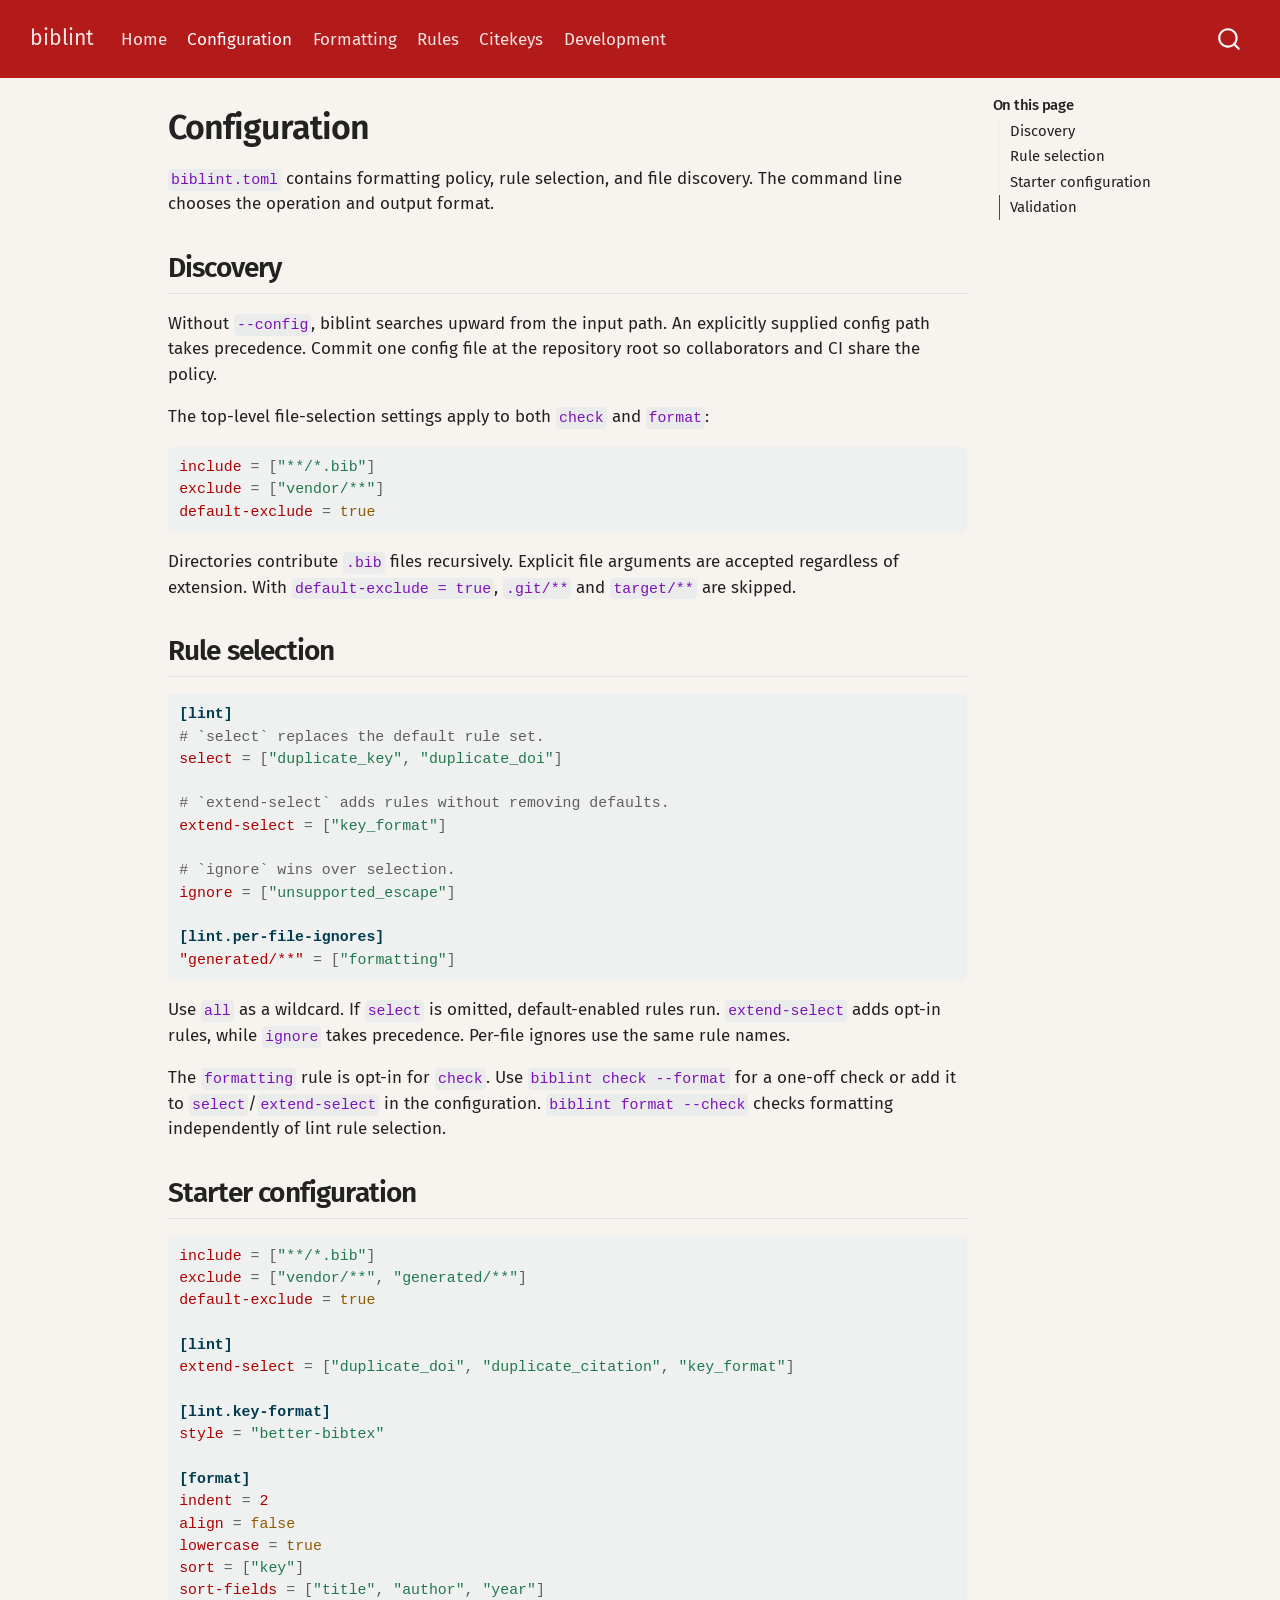
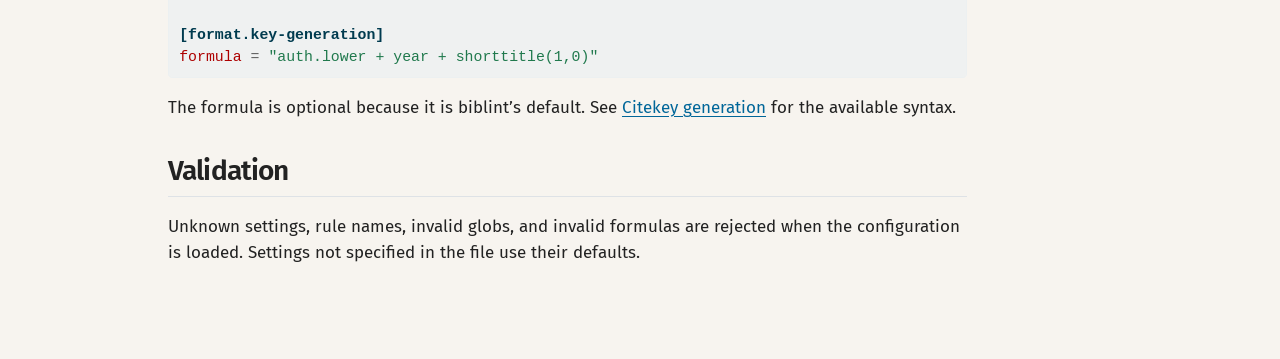
==== configuration.html @ 51fd47c5 "Built site for gh-pages" ====
<!DOCTYPE html>
<html xmlns="http://www.w3.org/1999/xhtml" lang="en" xml:lang="en"><head>

<meta charset="utf-8">
<meta name="generator" content="quarto-1.10.18">

<meta name="viewport" content="width=device-width, initial-scale=1.0, user-scalable=yes">


<title>Configuration – biblint</title>
<style>
/* Default styles provided by pandoc.
** See https://pandoc.org/MANUAL.html#variables-for-html for config info.
*/
span.smallcaps{font-variant: small-caps;}
div.columns{display: flex; gap: 1.5em;}
div.column{flex: auto;}
@media screen {
div.columns{gap: min(4vw, 1.5em);}
div.column{overflow-x: auto;}
}
div.hanging-indent{margin-left: 1.5em; text-indent: -1.5em;}
ul.task-list{list-style: none;}
ul.task-list li input[type="checkbox"] {
  width: 0.8em;
  margin: 0 0.8em 0.2em -1em; /* quarto-specific, see https://github.com/quarto-dev/quarto-cli/issues/4556 */ 
  vertical-align: middle;
}
/* CSS for syntax highlighting */
html { -webkit-text-size-adjust: 100%; }
pre > code.sourceCode { white-space: pre; position: relative; }
pre > code.sourceCode > span { display: inline-block; line-height: 1.25; }
pre > code.sourceCode > span:empty { height: 1.2em; }
.sourceCode { overflow: visible; }
code.sourceCode > span { color: inherit; text-decoration: inherit; }
div.sourceCode { margin: 1em 0; }
pre.sourceCode { margin: 0; }
@media screen {
div.sourceCode { overflow: auto; }
}
@media print {
pre > code.sourceCode { white-space: pre-wrap; }
pre > code.sourceCode > span { text-indent: -5em; padding-left: 5em; }
}
pre.numberSource code
  { counter-reset: source-line 0; }
pre.numberSource code > span
  { position: relative; left: -4em; counter-increment: source-line; }
pre.numberSource code > span > a:first-child::before
  { content: counter(source-line);
    position: relative; left: -1em; text-align: right; vertical-align: baseline;
    border: none; display: inline-block;
    -webkit-touch-callout: none; -webkit-user-select: none;
    -khtml-user-select: none; -moz-user-select: none;
    -ms-user-select: none; user-select: none;
    padding: 0 4px; width: 4em;
  }
pre.numberSource { margin-left: 3em;  padding-left: 4px; }
div.sourceCode
  {   }
@media screen {
pre > code.sourceCode > span > a:first-child::before { text-decoration: underline; }
}
</style>


<script src="site_libs/quarto-nav/quarto-nav.js"></script>
<script src="site_libs/quarto-nav/headroom.min.js"></script>
<script src="site_libs/clipboard/clipboard.min.js"></script>
<script src="site_libs/quarto-search/autocomplete.umd.js"></script>
<script src="site_libs/quarto-search/fuse.min.js"></script>
<script src="site_libs/quarto-search/quarto-search.js"></script>
<meta name="quarto:offset" content="./">
<script src="site_libs/quarto-html/quarto.js" type="module"></script>
<script src="site_libs/quarto-html/tabsets/tabsets.js" type="module"></script>
<script src="site_libs/quarto-html/popper.min.js"></script>
<script src="site_libs/quarto-html/tippy.umd.min.js"></script>
<script src="site_libs/quarto-html/anchor.min.js"></script>
<link href="site_libs/quarto-html/tippy.css" rel="stylesheet">
<link href="site_libs/quarto-html/quarto-syntax-highlighting-64a204ab8560d761af7679ceaba22944.css" rel="stylesheet" id="quarto-text-highlighting-styles">
<script src="site_libs/bootstrap/bootstrap.min.js"></script>
<link href="site_libs/bootstrap/bootstrap-icons.css" rel="stylesheet">
<link href="site_libs/bootstrap/bootstrap-a6614df736c00f0cf6d67390baabe49e.min.css" rel="stylesheet" append-hash="true" id="quarto-bootstrap" data-mode="light">
<script id="quarto-search-options" type="application/json">{
  "location": "navbar",
  "copy-button": false,
  "collapse-after": 3,
  "panel-placement": "end",
  "type": "overlay",
  "limit": 50,
  "keyboard-shortcut": [
    "f",
    "/",
    "s"
  ],
  "show-item-context": false,
  "language": {
    "search-no-results-text": "No results",
    "search-matching-documents-text": "matching documents",
    "search-copy-link-title": "Copy link to search",
    "search-hide-matches-text": "Hide additional matches",
    "search-more-match-text": "more match in this document",
    "search-more-matches-text": "more matches in this document",
    "search-clear-button-title": "Clear",
    "search-text-placeholder": "",
    "search-detached-cancel-button-title": "Cancel",
    "search-submit-button-title": "Submit",
    "search-label": "Search"
  }
}</script>


</head>

<body class="nav-fixed quarto-light">

<div id="quarto-search-results"></div>
  <header id="quarto-header" class="headroom fixed-top">
    <nav class="navbar navbar-expand-lg " data-bs-theme="dark">
      <div class="navbar-container container-fluid">
      <div class="navbar-brand-container mx-auto">
    <a class="navbar-brand" href="./index.html">
    <span class="navbar-title">biblint</span>
    </a>
  </div>
            <div id="quarto-search" class="" title="Search"></div>
          <button class="navbar-toggler" type="button" data-bs-toggle="collapse" data-bs-target="#navbarCollapse" aria-controls="navbarCollapse" role="menu" aria-expanded="false" aria-label="Toggle navigation" onclick="if (window.quartoToggleHeadroom) { window.quartoToggleHeadroom(); }">
  <span class="navbar-toggler-icon"></span>
</button>
          <div class="collapse navbar-collapse" id="navbarCollapse">
            <ul class="navbar-nav navbar-nav-scroll me-auto">
  <li class="nav-item">
    <a class="nav-link" href="./index.html"> 
<span class="menu-text">Home</span></a>
  </li>  
  <li class="nav-item">
    <a class="nav-link active" href="./configuration.html" aria-current="page"> 
<span class="menu-text">Configuration</span></a>
  </li>  
  <li class="nav-item">
    <a class="nav-link" href="./formatting.html"> 
<span class="menu-text">Formatting</span></a>
  </li>  
  <li class="nav-item">
    <a class="nav-link" href="./rules.html"> 
<span class="menu-text">Rules</span></a>
  </li>  
  <li class="nav-item">
    <a class="nav-link" href="./key-generation.html"> 
<span class="menu-text">Citekeys</span></a>
  </li>  
  <li class="nav-item">
    <a class="nav-link" href="./development.html"> 
<span class="menu-text">Development</span></a>
  </li>  
</ul>
          </div> <!-- /navcollapse -->
            <div class="quarto-navbar-tools">
</div>
      </div> <!-- /container-fluid -->
    </nav>
</header>
<!-- content -->
<div id="quarto-content" class="quarto-container page-columns page-rows-contents page-layout-article page-navbar">
<!-- sidebar -->
<!-- margin-sidebar -->
    <div id="quarto-margin-sidebar" class="sidebar margin-sidebar">
        <nav id="TOC" role="doc-toc" class="toc-active">
    <h2 id="toc-title">On this page</h2>
   
  <ul>
  <li><a href="#discovery" id="toc-discovery" class="nav-link active" data-scroll-target="#discovery">Discovery</a></li>
  <li><a href="#rule-selection" id="toc-rule-selection" class="nav-link" data-scroll-target="#rule-selection">Rule selection</a></li>
  <li><a href="#starter-configuration" id="toc-starter-configuration" class="nav-link" data-scroll-target="#starter-configuration">Starter configuration</a></li>
  <li><a href="#validation" id="toc-validation" class="nav-link" data-scroll-target="#validation">Validation</a></li>
  </ul>
</nav>
    </div>
<!-- main -->
<main class="content" id="quarto-document-content">

<header id="title-block-header" class="quarto-title-block default">
<div class="quarto-title">
<h1 class="title">Configuration</h1>
</div>



<div class="quarto-title-meta">

    
  
    
  </div>
  


</header>


<p><code>biblint.toml</code> contains formatting policy, rule selection, and file discovery. The command line chooses the operation and output format.</p>
<section id="discovery" class="level2">
<h2 class="anchored" data-anchor-id="discovery">Discovery</h2>
<p>Without <code>--config</code>, biblint searches upward from the input path. An explicitly supplied config path takes precedence. Commit one config file at the repository root so collaborators and CI share the policy.</p>
<p>The top-level file-selection settings apply to both <code>check</code> and <code>format</code>:</p>
<div class="code-copy-outer-scaffold"><div class="sourceCode" id="cb1"><pre class="sourceCode toml code-with-copy"><code class="sourceCode toml"><span id="cb1-1"><a href="#cb1-1" aria-hidden="true" tabindex="-1"></a><span class="dt">include</span> <span class="op">=</span> <span class="op">[</span><span class="st">"**/*.bib"</span><span class="op">]</span></span>
<span id="cb1-2"><a href="#cb1-2" aria-hidden="true" tabindex="-1"></a><span class="dt">exclude</span> <span class="op">=</span> <span class="op">[</span><span class="st">"vendor/**"</span><span class="op">]</span></span>
<span id="cb1-3"><a href="#cb1-3" aria-hidden="true" tabindex="-1"></a><span class="dt">default-exclude</span> <span class="op">=</span> <span class="cn">true</span></span></code></pre></div><button title="Copy to Clipboard" class="code-copy-button"><i class="bi"></i></button></div>
<p>Directories contribute <code>.bib</code> files recursively. Explicit file arguments are accepted regardless of extension. With <code>default-exclude = true</code>, <code>.git/**</code> and <code>target/**</code> are skipped.</p>
</section>
<section id="rule-selection" class="level2">
<h2 class="anchored" data-anchor-id="rule-selection">Rule selection</h2>
<div class="code-copy-outer-scaffold"><div class="sourceCode" id="cb2"><pre class="sourceCode toml code-with-copy"><code class="sourceCode toml"><span id="cb2-1"><a href="#cb2-1" aria-hidden="true" tabindex="-1"></a><span class="kw">[lint]</span></span>
<span id="cb2-2"><a href="#cb2-2" aria-hidden="true" tabindex="-1"></a><span class="co"># `select` replaces the default rule set.</span></span>
<span id="cb2-3"><a href="#cb2-3" aria-hidden="true" tabindex="-1"></a><span class="dt">select</span> <span class="op">=</span> <span class="op">[</span><span class="st">"duplicate_key"</span><span class="op">,</span> <span class="st">"duplicate_doi"</span><span class="op">]</span></span>
<span id="cb2-4"><a href="#cb2-4" aria-hidden="true" tabindex="-1"></a></span>
<span id="cb2-5"><a href="#cb2-5" aria-hidden="true" tabindex="-1"></a><span class="co"># `extend-select` adds rules without removing defaults.</span></span>
<span id="cb2-6"><a href="#cb2-6" aria-hidden="true" tabindex="-1"></a><span class="dt">extend-select</span> <span class="op">=</span> <span class="op">[</span><span class="st">"key_format"</span><span class="op">]</span></span>
<span id="cb2-7"><a href="#cb2-7" aria-hidden="true" tabindex="-1"></a></span>
<span id="cb2-8"><a href="#cb2-8" aria-hidden="true" tabindex="-1"></a><span class="co"># `ignore` wins over selection.</span></span>
<span id="cb2-9"><a href="#cb2-9" aria-hidden="true" tabindex="-1"></a><span class="dt">ignore</span> <span class="op">=</span> <span class="op">[</span><span class="st">"unsupported_escape"</span><span class="op">]</span></span>
<span id="cb2-10"><a href="#cb2-10" aria-hidden="true" tabindex="-1"></a></span>
<span id="cb2-11"><a href="#cb2-11" aria-hidden="true" tabindex="-1"></a><span class="kw">[lint.per-file-ignores]</span></span>
<span id="cb2-12"><a href="#cb2-12" aria-hidden="true" tabindex="-1"></a><span class="dt">"generated/**"</span> <span class="op">=</span> <span class="op">[</span><span class="st">"formatting"</span><span class="op">]</span></span></code></pre></div><button title="Copy to Clipboard" class="code-copy-button"><i class="bi"></i></button></div>
<p>Use <code>all</code> as a wildcard. If <code>select</code> is omitted, default-enabled rules run. <code>extend-select</code> adds opt-in rules, while <code>ignore</code> takes precedence. Per-file ignores use the same rule names.</p>
<p>The <code>formatting</code> rule is opt-in for <code>check</code>. Use <code>biblint check --format</code> for a one-off check or add it to <code>select</code>/<code>extend-select</code> in the configuration. <code>biblint format --check</code> checks formatting independently of lint rule selection.</p>
</section>
<section id="starter-configuration" class="level2">
<h2 class="anchored" data-anchor-id="starter-configuration">Starter configuration</h2>
<div class="code-copy-outer-scaffold"><div class="sourceCode" id="cb3"><pre class="sourceCode toml code-with-copy"><code class="sourceCode toml"><span id="cb3-1"><a href="#cb3-1" aria-hidden="true" tabindex="-1"></a><span class="dt">include</span> <span class="op">=</span> <span class="op">[</span><span class="st">"**/*.bib"</span><span class="op">]</span></span>
<span id="cb3-2"><a href="#cb3-2" aria-hidden="true" tabindex="-1"></a><span class="dt">exclude</span> <span class="op">=</span> <span class="op">[</span><span class="st">"vendor/**"</span><span class="op">,</span> <span class="st">"generated/**"</span><span class="op">]</span></span>
<span id="cb3-3"><a href="#cb3-3" aria-hidden="true" tabindex="-1"></a><span class="dt">default-exclude</span> <span class="op">=</span> <span class="cn">true</span></span>
<span id="cb3-4"><a href="#cb3-4" aria-hidden="true" tabindex="-1"></a></span>
<span id="cb3-5"><a href="#cb3-5" aria-hidden="true" tabindex="-1"></a><span class="kw">[lint]</span></span>
<span id="cb3-6"><a href="#cb3-6" aria-hidden="true" tabindex="-1"></a><span class="dt">extend-select</span> <span class="op">=</span> <span class="op">[</span><span class="st">"duplicate_doi"</span><span class="op">,</span> <span class="st">"duplicate_citation"</span><span class="op">,</span> <span class="st">"key_format"</span><span class="op">]</span></span>
<span id="cb3-7"><a href="#cb3-7" aria-hidden="true" tabindex="-1"></a></span>
<span id="cb3-8"><a href="#cb3-8" aria-hidden="true" tabindex="-1"></a><span class="kw">[lint.key-format]</span></span>
<span id="cb3-9"><a href="#cb3-9" aria-hidden="true" tabindex="-1"></a><span class="dt">style</span> <span class="op">=</span> <span class="st">"better-bibtex"</span></span>
<span id="cb3-10"><a href="#cb3-10" aria-hidden="true" tabindex="-1"></a></span>
<span id="cb3-11"><a href="#cb3-11" aria-hidden="true" tabindex="-1"></a><span class="kw">[format]</span></span>
<span id="cb3-12"><a href="#cb3-12" aria-hidden="true" tabindex="-1"></a><span class="dt">indent</span> <span class="op">=</span> <span class="dv">2</span></span>
<span id="cb3-13"><a href="#cb3-13" aria-hidden="true" tabindex="-1"></a><span class="dt">align</span> <span class="op">=</span> <span class="cn">false</span></span>
<span id="cb3-14"><a href="#cb3-14" aria-hidden="true" tabindex="-1"></a><span class="dt">lowercase</span> <span class="op">=</span> <span class="cn">true</span></span>
<span id="cb3-15"><a href="#cb3-15" aria-hidden="true" tabindex="-1"></a><span class="dt">sort</span> <span class="op">=</span> <span class="op">[</span><span class="st">"key"</span><span class="op">]</span></span>
<span id="cb3-16"><a href="#cb3-16" aria-hidden="true" tabindex="-1"></a><span class="dt">sort-fields</span> <span class="op">=</span> <span class="op">[</span><span class="st">"title"</span><span class="op">,</span> <span class="st">"author"</span><span class="op">,</span> <span class="st">"year"</span><span class="op">]</span></span>
<span id="cb3-17"><a href="#cb3-17" aria-hidden="true" tabindex="-1"></a></span>
<span id="cb3-18"><a href="#cb3-18" aria-hidden="true" tabindex="-1"></a><span class="kw">[format.key-generation]</span></span>
<span id="cb3-19"><a href="#cb3-19" aria-hidden="true" tabindex="-1"></a><span class="dt">formula</span> <span class="op">=</span> <span class="st">"auth.lower + year + shorttitle(1,0)"</span></span></code></pre></div><button title="Copy to Clipboard" class="code-copy-button"><i class="bi"></i></button></div>
<p>The formula is optional because it is biblint’s default. See <a href="./key-generation.html">Citekey generation</a> for the available syntax.</p>
</section>
<section id="validation" class="level2">
<h2 class="anchored" data-anchor-id="validation">Validation</h2>
<p>Unknown settings, rule names, invalid globs, and invalid formulas are rejected when the configuration is loaded. Settings not specified in the file use their defaults.</p>


</section>

</main> <!-- /main -->
<script id="quarto-html-after-body" type="application/javascript">
  window.document.addEventListener("DOMContentLoaded", function (event) {
    const icon = "";
    const anchorJS = new window.AnchorJS();
    anchorJS.options = {
      placement: 'right',
      icon: icon
    };
    anchorJS.add('.anchored');
    const isCodeAnnotation = (el) => {
      for (const clz of el.classList) {
        if (clz.startsWith('code-annotation-')) {                     
          return true;
        }
      }
      return false;
    }
    const onCopySuccess = function(e) {
      // button target
      const button = e.trigger;
      // don't keep focus
      button.blur();
      // flash "checked"
      button.classList.add('code-copy-button-checked');
      var currentTitle = button.getAttribute("title");
      button.setAttribute("title", "Copied!");
      let tooltip;
      if (window.bootstrap) {
        button.setAttribute("data-bs-toggle", "tooltip");
        button.setAttribute("data-bs-placement", "left");
        button.setAttribute("data-bs-title", "Copied!");
        tooltip = new bootstrap.Tooltip(button, 
          { trigger: "manual", 
            customClass: "code-copy-button-tooltip",
            offset: [0, -8]});
        tooltip.show();    
      }
      setTimeout(function() {
        if (tooltip) {
          tooltip.hide();
          button.removeAttribute("data-bs-title");
          button.removeAttribute("data-bs-toggle");
          button.removeAttribute("data-bs-placement");
        }
        button.setAttribute("title", currentTitle);
        button.classList.remove('code-copy-button-checked');
      }, 1000);
      // clear code selection
      e.clearSelection();
    }
    const getTextToCopy = function(trigger) {
      const outerScaffold = trigger.parentElement.cloneNode(true);
      const codeEl = outerScaffold.querySelector('code');
      for (const childEl of codeEl.children) {
        if (isCodeAnnotation(childEl)) {
          childEl.remove();
        }
      }
      return codeEl.innerText;
    }
    const clipboard = new window.ClipboardJS('.code-copy-button:not([data-in-quarto-modal])', {
      text: getTextToCopy
    });
    clipboard.on('success', onCopySuccess);
    if (window.document.getElementById('quarto-embedded-source-code-modal')) {
      const clipboardModal = new window.ClipboardJS('.code-copy-button[data-in-quarto-modal]', {
        text: getTextToCopy,
        container: window.document.getElementById('quarto-embedded-source-code-modal')
      });
      clipboardModal.on('success', onCopySuccess);
    }
      var localhostRegex = new RegExp(/^(?:http|https):\/\/localhost\:?[0-9]*\//);
      var mailtoRegex = new RegExp(/^mailto:/);
        var filterRegex = new RegExp('/' + window.location.host + '/');
      var isInternal = (href) => {
          return filterRegex.test(href) || localhostRegex.test(href) || mailtoRegex.test(href);
      }
      // Inspect non-navigation links and adorn them if external
     var links = window.document.querySelectorAll('a[href]:not(.nav-link):not(.navbar-brand):not(.toc-action):not(.sidebar-link):not(.sidebar-item-toggle):not(.pagination-link):not(.no-external):not([aria-hidden]):not(.dropdown-item):not(.quarto-navigation-tool):not(.about-link)');
      for (var i=0; i<links.length; i++) {
        const link = links[i];
        if (!isInternal(link.href)) {
          // undo the damage that might have been done by quarto-nav.js in the case of
          // links that we want to consider external
          if (link.dataset.originalHref !== undefined) {
            link.href = link.dataset.originalHref;
          }
        }
      }
    function tippyHover(el, contentFn, onTriggerFn, onUntriggerFn) {
      const config = {
        allowHTML: true,
        maxWidth: 500,
        delay: 100,
        arrow: false,
        appendTo: function(el) {
            return el.parentElement;
        },
        interactive: true,
        interactiveBorder: 10,
        theme: 'quarto',
        placement: 'bottom-start',
      };
      if (contentFn) {
        config.content = contentFn;
      }
      if (onTriggerFn) {
        config.onTrigger = onTriggerFn;
      }
      if (onUntriggerFn) {
        config.onUntrigger = onUntriggerFn;
      }
      window.tippy(el, config); 
    }
    const noterefs = window.document.querySelectorAll('a[role="doc-noteref"]');
    for (var i=0; i<noterefs.length; i++) {
      const ref = noterefs[i];
      tippyHover(ref, function() {
        // use id or data attribute instead here
        let href = ref.getAttribute('data-footnote-href') || ref.getAttribute('href');
        try { href = new URL(href).hash; } catch {}
        const id = href.replace(/^#\/?/, "");
        const note = window.document.getElementById(id);
        if (note) {
          return note.innerHTML;
        } else {
          return "";
        }
      });
    }
    const xrefs = window.document.querySelectorAll('a.quarto-xref');
    const processXRef = (id, note) => {
      // Strip column container classes
      const stripColumnClz = (el) => {
        el.classList.remove("page-full", "page-columns");
        if (el.children) {
          for (const child of el.children) {
            stripColumnClz(child);
          }
        }
      }
      stripColumnClz(note)
      if (id === null || id.startsWith('sec-')) {
        // Special case sections, only their first couple elements
        const container = document.createElement("div");
        if (note.children && note.children.length > 2) {
          container.appendChild(note.children[0].cloneNode(true));
          for (let i = 1; i < note.children.length; i++) {
            const child = note.children[i];
            if (child.tagName === "P" && child.innerText === "") {
              continue;
            } else {
              container.appendChild(child.cloneNode(true));
              break;
            }
          }
          if (window.Quarto?.typesetMath) {
            window.Quarto.typesetMath(container);
          }
          return container.innerHTML
        } else {
          if (window.Quarto?.typesetMath) {
            window.Quarto.typesetMath(note);
          }
          return note.innerHTML;
        }
      } else {
        // Remove any anchor links if they are present
        const anchorLink = note.querySelector('a.anchorjs-link');
        if (anchorLink) {
          anchorLink.remove();
        }
        if (window.Quarto?.typesetMath) {
          window.Quarto.typesetMath(note);
        }
        if (note.classList.contains("callout")) {
          return note.outerHTML;
        } else {
          return note.innerHTML;
        }
      }
    }
    for (var i=0; i<xrefs.length; i++) {
      const xref = xrefs[i];
      tippyHover(xref, undefined, function(instance) {
        instance.disable();
        let url = xref.getAttribute('href');
        let hash = undefined; 
        if (url.startsWith('#')) {
          hash = url;
        } else {
          try { hash = new URL(url).hash; } catch {}
        }
        if (hash) {
          const id = hash.replace(/^#\/?/, "");
          const note = window.document.getElementById(id);
          if (note !== null) {
            try {
              const html = processXRef(id, note.cloneNode(true));
              instance.setContent(html);
            } finally {
              instance.enable();
              instance.show();
            }
          } else {
            // See if we can fetch this
            fetch(url.split('#')[0])
            .then(res => res.text())
            .then(html => {
              const parser = new DOMParser();
              const htmlDoc = parser.parseFromString(html, "text/html");
              const note = htmlDoc.getElementById(id);
              if (note !== null) {
                const html = processXRef(id, note);
                instance.setContent(html);
              } 
            }).finally(() => {
              instance.enable();
              instance.show();
            });
          }
        } else {
          // See if we can fetch a full url (with no hash to target)
          // This is a special case and we should probably do some content thinning / targeting
          fetch(url)
          .then(res => res.text())
          .then(html => {
            const parser = new DOMParser();
            const htmlDoc = parser.parseFromString(html, "text/html");
            const note = htmlDoc.querySelector('main.content');
            if (note !== null) {
              // This should only happen for chapter cross references
              // (since there is no id in the URL)
              // remove the first header
              if (note.children.length > 0 && note.children[0].tagName === "HEADER") {
                note.children[0].remove();
              }
              const html = processXRef(null, note);
              instance.setContent(html);
            } 
          }).finally(() => {
            instance.enable();
            instance.show();
          });
        }
      }, function(instance) {
      });
    }
        let selectedAnnoteEl;
        const selectorForAnnotation = ( cell, annotation) => {
          let cellAttr = 'data-code-cell="' + cell + '"';
          let lineAttr = 'data-code-annotation="' +  annotation + '"';
          const selector = 'span[' + cellAttr + '][' + lineAttr + ']';
          return selector;
        }
        const selectCodeLines = (annoteEl) => {
          const doc = window.document;
          const targetCell = annoteEl.getAttribute("data-target-cell");
          const targetAnnotation = annoteEl.getAttribute("data-target-annotation");
          const annoteSpan = window.document.querySelector(selectorForAnnotation(targetCell, targetAnnotation));
          const lines = annoteSpan.getAttribute("data-code-lines").split(",");
          const lineIds = lines.map((line) => {
            return targetCell + "-" + line;
          })
          let top = null;
          let height = null;
          let parent = null;
          if (lineIds.length > 0) {
              //compute the position of the single el (top and bottom and make a div)
              const el = window.document.getElementById(lineIds[0]);
              top = el.offsetTop;
              height = el.offsetHeight;
              parent = el.parentElement.parentElement;
            if (lineIds.length > 1) {
              const lastEl = window.document.getElementById(lineIds[lineIds.length - 1]);
              const bottom = lastEl.offsetTop + lastEl.offsetHeight;
              height = bottom - top;
            }
            if (top !== null && height !== null && parent !== null) {
              // cook up a div (if necessary) and position it 
              let div = window.document.getElementById("code-annotation-line-highlight");
              if (div === null) {
                div = window.document.createElement("div");
                div.setAttribute("id", "code-annotation-line-highlight");
                div.style.position = 'absolute';
                parent.appendChild(div);
              }
              div.style.top = top - 2 + "px";
              div.style.height = height + 4 + "px";
              div.style.left = 0;
              let gutterDiv = window.document.getElementById("code-annotation-line-highlight-gutter");
              if (gutterDiv === null) {
                gutterDiv = window.document.createElement("div");
                gutterDiv.setAttribute("id", "code-annotation-line-highlight-gutter");
                gutterDiv.style.position = 'absolute';
                const codeCell = window.document.getElementById(targetCell);
                const gutter = codeCell.querySelector('.code-annotation-gutter');
                gutter.appendChild(gutterDiv);
              }
              gutterDiv.style.top = top - 2 + "px";
              gutterDiv.style.height = height + 4 + "px";
            }
            selectedAnnoteEl = annoteEl;
          }
        };
        const unselectCodeLines = () => {
          const elementsIds = ["code-annotation-line-highlight", "code-annotation-line-highlight-gutter"];
          elementsIds.forEach((elId) => {
            const div = window.document.getElementById(elId);
            if (div) {
              div.remove();
            }
          });
          selectedAnnoteEl = undefined;
        };
          // Handle positioning of the toggle
      window.addEventListener(
        "resize",
        throttle(() => {
          elRect = undefined;
          if (selectedAnnoteEl) {
            selectCodeLines(selectedAnnoteEl);
          }
        }, 10)
      );
      function throttle(fn, ms) {
      let throttle = false;
      let timer;
        return (...args) => {
          if(!throttle) { // first call gets through
              fn.apply(this, args);
              throttle = true;
          } else { // all the others get throttled
              if(timer) clearTimeout(timer); // cancel #2
              timer = setTimeout(() => {
                fn.apply(this, args);
                timer = throttle = false;
              }, ms);
          }
        };
      }
        // Attach click handler to the DT
        const annoteDls = window.document.querySelectorAll('dt[data-target-cell]');
        for (const annoteDlNode of annoteDls) {
          annoteDlNode.addEventListener('click', (event) => {
            const clickedEl = event.target;
            if (clickedEl !== selectedAnnoteEl) {
              unselectCodeLines();
              const activeEl = window.document.querySelector('dt[data-target-cell].code-annotation-active');
              if (activeEl) {
                activeEl.classList.remove('code-annotation-active');
              }
              selectCodeLines(clickedEl);
              clickedEl.classList.add('code-annotation-active');
            } else {
              // Unselect the line
              unselectCodeLines();
              clickedEl.classList.remove('code-annotation-active');
            }
          });
        }
    const findCites = (el) => {
      const parentEl = el.parentElement;
      if (parentEl) {
        const cites = parentEl.dataset.cites;
        if (cites) {
          return {
            el,
            cites: cites.split(' ')
          };
        } else {
          return findCites(el.parentElement)
        }
      } else {
        return undefined;
      }
    };
    var bibliorefs = window.document.querySelectorAll('a[role="doc-biblioref"]');
    for (var i=0; i<bibliorefs.length; i++) {
      const ref = bibliorefs[i];
      const citeInfo = findCites(ref);
      if (citeInfo) {
        tippyHover(citeInfo.el, function() {
          var popup = window.document.createElement('div');
          citeInfo.cites.forEach(function(cite) {
            var citeDiv = window.document.createElement('div');
            citeDiv.classList.add('hanging-indent');
            citeDiv.classList.add('csl-entry');
            var biblioDiv = window.document.getElementById('ref-' + cite);
            if (biblioDiv) {
              citeDiv.innerHTML = biblioDiv.innerHTML;
            }
            popup.appendChild(citeDiv);
          });
          return popup.innerHTML;
        });
      }
    }
  });
  </script>
</div> <!-- /content -->




</body></html>
---- site_libs/quarto-html/tippy.css ----
.tippy-box[data-animation=fade][data-state=hidden]{opacity:0}[data-tippy-root]{max-width:calc(100vw - 10px)}.tippy-box{position:relative;background-color:#333;color:#fff;border-radius:4px;font-size:14px;line-height:1.4;white-space:normal;outline:0;transition-property:transform,visibility,opacity}.tippy-box[data-placement^=top]>.tippy-arrow{bottom:0}.tippy-box[data-placement^=top]>.tippy-arrow:before{bottom:-7px;left:0;border-width:8px 8px 0;border-top-color:initial;transform-origin:center top}.tippy-box[data-placement^=bottom]>.tippy-arrow{top:0}.tippy-box[data-placement^=bottom]>.tippy-arrow:before{top:-7px;left:0;border-width:0 8px 8px;border-bottom-color:initial;transform-origin:center bottom}.tippy-box[data-placement^=left]>.tippy-arrow{right:0}.tippy-box[data-placement^=left]>.tippy-arrow:before{border-width:8px 0 8px 8px;border-left-color:initial;right:-7px;transform-origin:center left}.tippy-box[data-placement^=right]>.tippy-arrow{left:0}.tippy-box[data-placement^=right]>.tippy-arrow:before{left:-7px;border-width:8px 8px 8px 0;border-right-color:initial;transform-origin:center right}.tippy-box[data-inertia][data-state=visible]{transition-timing-function:cubic-bezier(.54,1.5,.38,1.11)}.tippy-arrow{width:16px;height:16px;color:#333}.tippy-arrow:before{content:"";position:absolute;border-color:transparent;border-style:solid}.tippy-content{position:relative;padding:5px 9px;z-index:1}
---- site_libs/quarto-html/quarto-syntax-highlighting-64a204ab8560d761af7679ceaba22944.css ----
/* quarto syntax highlight colors */
:root {
  --quarto-hl-ot-color: #003B4F;
  --quarto-hl-at-color: #657422;
  --quarto-hl-ss-color: #20794D;
  --quarto-hl-an-color: #5E5E5E;
  --quarto-hl-fu-color: #4758AB;
  --quarto-hl-st-color: #20794D;
  --quarto-hl-cf-color: #003B4F;
  --quarto-hl-op-color: #5E5E5E;
  --quarto-hl-er-color: #AD0000;
  --quarto-hl-bn-color: #AD0000;
  --quarto-hl-al-color: #AD0000;
  --quarto-hl-va-color: #111111;
  --quarto-hl-bu-color: inherit;
  --quarto-hl-ex-color: inherit;
  --quarto-hl-pp-color: #AD0000;
  --quarto-hl-in-color: #5E5E5E;
  --quarto-hl-vs-color: #20794D;
  --quarto-hl-wa-color: #5E5E5E;
  --quarto-hl-do-color: #5E5E5E;
  --quarto-hl-im-color: #00769E;
  --quarto-hl-ch-color: #20794D;
  --quarto-hl-dt-color: #AD0000;
  --quarto-hl-fl-color: #AD0000;
  --quarto-hl-co-color: #5E5E5E;
  --quarto-hl-cv-color: #5E5E5E;
  --quarto-hl-cn-color: #8f5902;
  --quarto-hl-sc-color: #5E5E5E;
  --quarto-hl-dv-color: #AD0000;
  --quarto-hl-kw-color: #003B4F;
}

/* other quarto variables */
:root {
  --quarto-font-monospace: SFMono-Regular, Menlo, Monaco, Consolas, "Liberation Mono", "Courier New", monospace;
}

/* syntax highlight based on Pandoc's rules */
pre > code.sourceCode > span {
  color: #003B4F;
}

code.sourceCode > span {
  color: #003B4F;
}

div.sourceCode,
div.sourceCode pre.sourceCode {
  color: #003B4F;
}

/* Normal */
code span {
  color: #003B4F;
}

/* Alert */
code span.al {
  color: #AD0000;
  font-style: inherit;
}

/* Annotation */
code span.an {
  color: #5E5E5E;
  font-style: inherit;
}

/* Attribute */
code span.at {
  color: #657422;
  font-style: inherit;
}

/* BaseN */
code span.bn {
  color: #AD0000;
  font-style: inherit;
}

/* BuiltIn */
code span.bu {
  font-style: inherit;
}

/* ControlFlow */
code span.cf {
  color: #003B4F;
  font-weight: bold;
  font-style: inherit;
}

/* Char */
code span.ch {
  color: #20794D;
  font-style: inherit;
}

/* Constant */
code span.cn {
  color: #8f5902;
  font-style: inherit;
}

/* Comment */
code span.co {
  color: #5E5E5E;
  font-style: inherit;
}

/* CommentVar */
code span.cv {
  color: #5E5E5E;
  font-style: italic;
}

/* Documentation */
code span.do {
  color: #5E5E5E;
  font-style: italic;
}

/* DataType */
code span.dt {
  color: #AD0000;
  font-style: inherit;
}

/* DecVal */
code span.dv {
  color: #AD0000;
  font-style: inherit;
}

/* Error */
code span.er {
  color: #AD0000;
  font-style: inherit;
}

/* Extension */
code span.ex {
  font-style: inherit;
}

/* Float */
code span.fl {
  color: #AD0000;
  font-style: inherit;
}

/* Function */
code span.fu {
  color: #4758AB;
  font-style: inherit;
}

/* Import */
code span.im {
  color: #00769E;
  font-style: inherit;
}

/* Information */
code span.in {
  color: #5E5E5E;
  font-style: inherit;
}

/* Keyword */
code span.kw {
  color: #003B4F;
  font-weight: bold;
  font-style: inherit;
}

/* Operator */
code span.op {
  color: #5E5E5E;
  font-style: inherit;
}

/* Other */
code span.ot {
  color: #003B4F;
  font-style: inherit;
}

/* Preprocessor */
code span.pp {
  color: #AD0000;
  font-style: inherit;
}

/* SpecialChar */
code span.sc {
  color: #5E5E5E;
  font-style: inherit;
}

/* SpecialString */
code span.ss {
  color: #20794D;
  font-style: inherit;
}

/* String */
code span.st {
  color: #20794D;
  font-style: inherit;
}

/* Variable */
code span.va {
  color: #111111;
  font-style: inherit;
}

/* VerbatimString */
code span.vs {
  color: #20794D;
  font-style: inherit;
}

/* Warning */
code span.wa {
  color: #5E5E5E;
  font-style: italic;
}

.prevent-inlining {
  content: "</";
}

/*# sourceMappingURL=9d8d5bb603a83b8298b89080a598c93b.css.map */
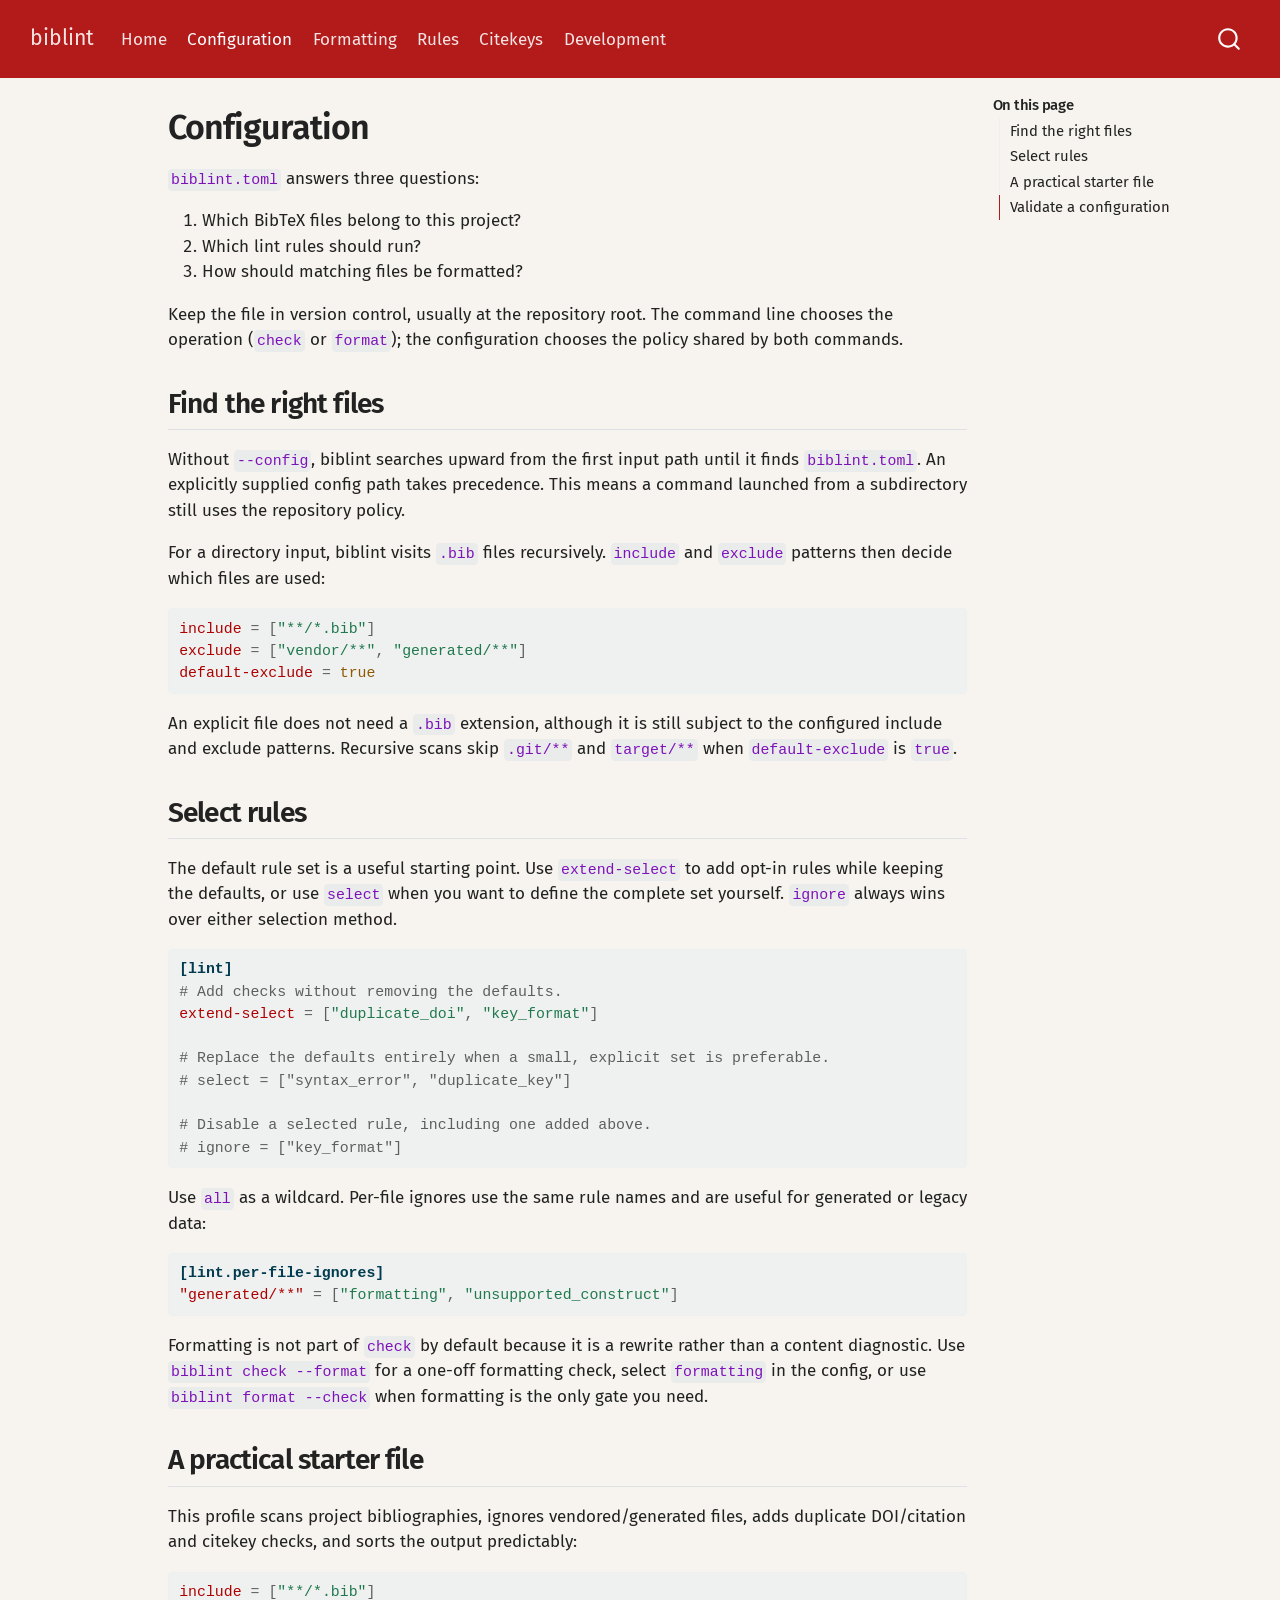
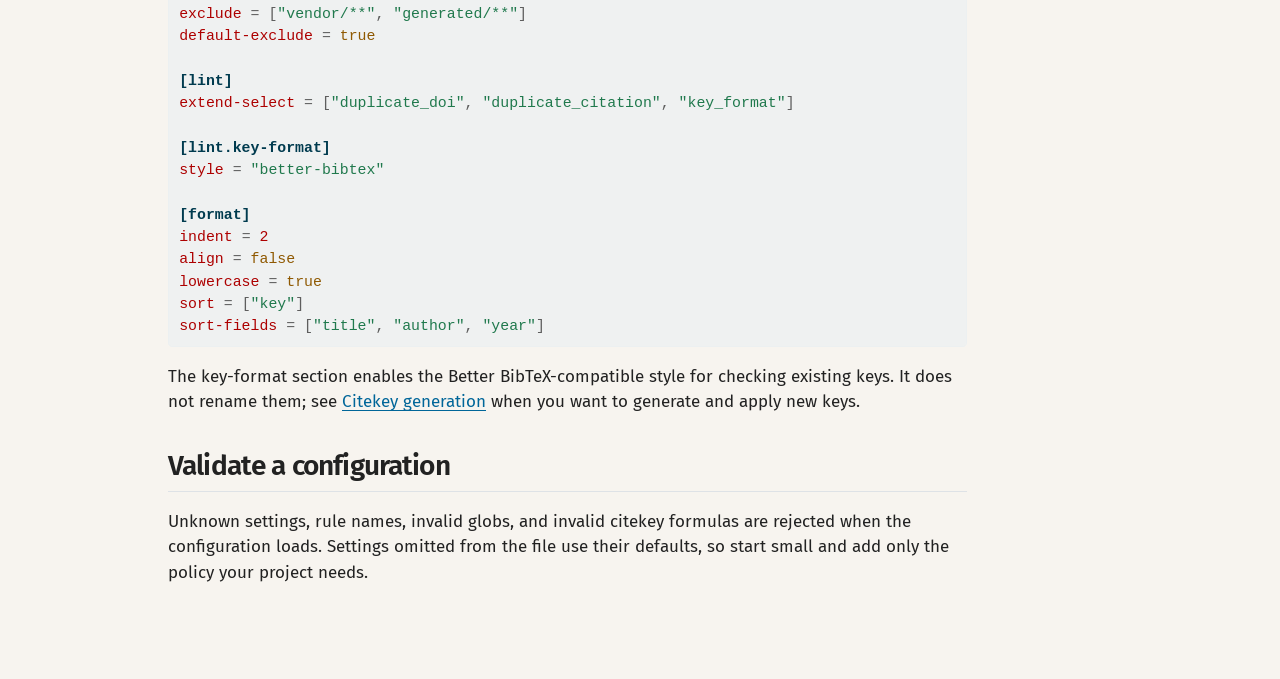
==== commit 1f7733df: "Built site for gh-pages" ====
--- a/configuration.html
+++ b/configuration.html
@@ -80,7 +80,7 @@
 <link href="site_libs/quarto-html/quarto-syntax-highlighting-64a204ab8560d761af7679ceaba22944.css" rel="stylesheet" id="quarto-text-highlighting-styles">
 <script src="site_libs/bootstrap/bootstrap.min.js"></script>
 <link href="site_libs/bootstrap/bootstrap-icons.css" rel="stylesheet">
-<link href="site_libs/bootstrap/bootstrap-a6614df736c00f0cf6d67390baabe49e.min.css" rel="stylesheet" append-hash="true" id="quarto-bootstrap" data-mode="light">
+<link href="site_libs/bootstrap/bootstrap-cb66fc8ae7c4341af3ca04526f303d37.min.css" rel="stylesheet" append-hash="true" id="quarto-bootstrap" data-mode="light">
 <script id="quarto-search-options" type="application/json">{
   "location": "navbar",
   "copy-button": false,
@@ -169,10 +169,10 @@
     <h2 id="toc-title">On this page</h2>
    
   <ul>
-  <li><a href="#discovery" id="toc-discovery" class="nav-link active" data-scroll-target="#discovery">Discovery</a></li>
-  <li><a href="#rule-selection" id="toc-rule-selection" class="nav-link" data-scroll-target="#rule-selection">Rule selection</a></li>
-  <li><a href="#starter-configuration" id="toc-starter-configuration" class="nav-link" data-scroll-target="#starter-configuration">Starter configuration</a></li>
-  <li><a href="#validation" id="toc-validation" class="nav-link" data-scroll-target="#validation">Validation</a></li>
+  <li><a href="#find-the-right-files" id="toc-find-the-right-files" class="nav-link active" data-scroll-target="#find-the-right-files">Find the right files</a></li>
+  <li><a href="#select-rules" id="toc-select-rules" class="nav-link" data-scroll-target="#select-rules">Select rules</a></li>
+  <li><a href="#a-practical-starter-file" id="toc-a-practical-starter-file" class="nav-link" data-scroll-target="#a-practical-starter-file">A practical starter file</a></li>
+  <li><a href="#validate-a-configuration" id="toc-validate-a-configuration" class="nav-link" data-scroll-target="#validate-a-configuration">Validate a configuration</a></li>
   </ul>
 </nav>
     </div>
@@ -198,59 +198,63 @@
 </header>
 
 
-<p><code>biblint.toml</code> contains formatting policy, rule selection, and file discovery. The command line chooses the operation and output format.</p>
-<section id="discovery" class="level2">
-<h2 class="anchored" data-anchor-id="discovery">Discovery</h2>
-<p>Without <code>--config</code>, biblint searches upward from the input path. An explicitly supplied config path takes precedence. Commit one config file at the repository root so collaborators and CI share the policy.</p>
-<p>The top-level file-selection settings apply to both <code>check</code> and <code>format</code>:</p>
+<p><code>biblint.toml</code> answers three questions:</p>
+<ol type="1">
+<li>Which BibTeX files belong to this project?</li>
+<li>Which lint rules should run?</li>
+<li>How should matching files be formatted?</li>
+</ol>
+<p>Keep the file in version control, usually at the repository root. The command line chooses the operation (<code>check</code> or <code>format</code>); the configuration chooses the policy shared by both commands.</p>
+<section id="find-the-right-files" class="level2">
+<h2 class="anchored" data-anchor-id="find-the-right-files">Find the right files</h2>
+<p>Without <code>--config</code>, biblint searches upward from the first input path until it finds <code>biblint.toml</code>. An explicitly supplied config path takes precedence. This means a command launched from a subdirectory still uses the repository policy.</p>
+<p>For a directory input, biblint visits <code>.bib</code> files recursively. <code>include</code> and <code>exclude</code> patterns then decide which files are used:</p>
 <div class="code-copy-outer-scaffold"><div class="sourceCode" id="cb1"><pre class="sourceCode toml code-with-copy"><code class="sourceCode toml"><span id="cb1-1"><a href="#cb1-1" aria-hidden="true" tabindex="-1"></a><span class="dt">include</span> <span class="op">=</span> <span class="op">[</span><span class="st">"**/*.bib"</span><span class="op">]</span></span>
-<span id="cb1-2"><a href="#cb1-2" aria-hidden="true" tabindex="-1"></a><span class="dt">exclude</span> <span class="op">=</span> <span class="op">[</span><span class="st">"vendor/**"</span><span class="op">]</span></span>
+<span id="cb1-2"><a href="#cb1-2" aria-hidden="true" tabindex="-1"></a><span class="dt">exclude</span> <span class="op">=</span> <span class="op">[</span><span class="st">"vendor/**"</span><span class="op">,</span> <span class="st">"generated/**"</span><span class="op">]</span></span>
 <span id="cb1-3"><a href="#cb1-3" aria-hidden="true" tabindex="-1"></a><span class="dt">default-exclude</span> <span class="op">=</span> <span class="cn">true</span></span></code></pre></div><button title="Copy to Clipboard" class="code-copy-button"><i class="bi"></i></button></div>
-<p>Directories contribute <code>.bib</code> files recursively. Explicit file arguments are accepted regardless of extension. With <code>default-exclude = true</code>, <code>.git/**</code> and <code>target/**</code> are skipped.</p>
+<p>An explicit file does not need a <code>.bib</code> extension, although it is still subject to the configured include and exclude patterns. Recursive scans skip <code>.git/**</code> and <code>target/**</code> when <code>default-exclude</code> is <code>true</code>.</p>
 </section>
-<section id="rule-selection" class="level2">
-<h2 class="anchored" data-anchor-id="rule-selection">Rule selection</h2>
+<section id="select-rules" class="level2">
+<h2 class="anchored" data-anchor-id="select-rules">Select rules</h2>
+<p>The default rule set is a useful starting point. Use <code>extend-select</code> to add opt-in rules while keeping the defaults, or use <code>select</code> when you want to define the complete set yourself. <code>ignore</code> always wins over either selection method.</p>
 <div class="code-copy-outer-scaffold"><div class="sourceCode" id="cb2"><pre class="sourceCode toml code-with-copy"><code class="sourceCode toml"><span id="cb2-1"><a href="#cb2-1" aria-hidden="true" tabindex="-1"></a><span class="kw">[lint]</span></span>
-<span id="cb2-2"><a href="#cb2-2" aria-hidden="true" tabindex="-1"></a><span class="co"># `select` replaces the default rule set.</span></span>
-<span id="cb2-3"><a href="#cb2-3" aria-hidden="true" tabindex="-1"></a><span class="dt">select</span> <span class="op">=</span> <span class="op">[</span><span class="st">"duplicate_key"</span><span class="op">,</span> <span class="st">"duplicate_doi"</span><span class="op">]</span></span>
+<span id="cb2-2"><a href="#cb2-2" aria-hidden="true" tabindex="-1"></a><span class="co"># Add checks without removing the defaults.</span></span>
+<span id="cb2-3"><a href="#cb2-3" aria-hidden="true" tabindex="-1"></a><span class="dt">extend-select</span> <span class="op">=</span> <span class="op">[</span><span class="st">"duplicate_doi"</span><span class="op">,</span> <span class="st">"key_format"</span><span class="op">]</span></span>
 <span id="cb2-4"><a href="#cb2-4" aria-hidden="true" tabindex="-1"></a></span>
-<span id="cb2-5"><a href="#cb2-5" aria-hidden="true" tabindex="-1"></a><span class="co"># `extend-select` adds rules without removing defaults.</span></span>
-<span id="cb2-6"><a href="#cb2-6" aria-hidden="true" tabindex="-1"></a><span class="dt">extend-select</span> <span class="op">=</span> <span class="op">[</span><span class="st">"key_format"</span><span class="op">]</span></span>
+<span id="cb2-5"><a href="#cb2-5" aria-hidden="true" tabindex="-1"></a><span class="co"># Replace the defaults entirely when a small, explicit set is preferable.</span></span>
+<span id="cb2-6"><a href="#cb2-6" aria-hidden="true" tabindex="-1"></a><span class="co"># select = ["syntax_error", "duplicate_key"]</span></span>
 <span id="cb2-7"><a href="#cb2-7" aria-hidden="true" tabindex="-1"></a></span>
-<span id="cb2-8"><a href="#cb2-8" aria-hidden="true" tabindex="-1"></a><span class="co"># `ignore` wins over selection.</span></span>
-<span id="cb2-9"><a href="#cb2-9" aria-hidden="true" tabindex="-1"></a><span class="dt">ignore</span> <span class="op">=</span> <span class="op">[</span><span class="st">"unsupported_escape"</span><span class="op">]</span></span>
-<span id="cb2-10"><a href="#cb2-10" aria-hidden="true" tabindex="-1"></a></span>
-<span id="cb2-11"><a href="#cb2-11" aria-hidden="true" tabindex="-1"></a><span class="kw">[lint.per-file-ignores]</span></span>
-<span id="cb2-12"><a href="#cb2-12" aria-hidden="true" tabindex="-1"></a><span class="dt">"generated/**"</span> <span class="op">=</span> <span class="op">[</span><span class="st">"formatting"</span><span class="op">]</span></span></code></pre></div><button title="Copy to Clipboard" class="code-copy-button"><i class="bi"></i></button></div>
-<p>Use <code>all</code> as a wildcard. If <code>select</code> is omitted, default-enabled rules run. <code>extend-select</code> adds opt-in rules, while <code>ignore</code> takes precedence. Per-file ignores use the same rule names.</p>
-<p>The <code>formatting</code> rule is opt-in for <code>check</code>. Use <code>biblint check --format</code> for a one-off check or add it to <code>select</code>/<code>extend-select</code> in the configuration. <code>biblint format --check</code> checks formatting independently of lint rule selection.</p>
+<span id="cb2-8"><a href="#cb2-8" aria-hidden="true" tabindex="-1"></a><span class="co"># Disable a selected rule, including one added above.</span></span>
+<span id="cb2-9"><a href="#cb2-9" aria-hidden="true" tabindex="-1"></a><span class="co"># ignore = ["key_format"]</span></span></code></pre></div><button title="Copy to Clipboard" class="code-copy-button"><i class="bi"></i></button></div>
+<p>Use <code>all</code> as a wildcard. Per-file ignores use the same rule names and are useful for generated or legacy data:</p>
+<div class="code-copy-outer-scaffold"><div class="sourceCode" id="cb3"><pre class="sourceCode toml code-with-copy"><code class="sourceCode toml"><span id="cb3-1"><a href="#cb3-1" aria-hidden="true" tabindex="-1"></a><span class="kw">[lint.per-file-ignores]</span></span>
+<span id="cb3-2"><a href="#cb3-2" aria-hidden="true" tabindex="-1"></a><span class="dt">"generated/**"</span> <span class="op">=</span> <span class="op">[</span><span class="st">"formatting"</span><span class="op">,</span> <span class="st">"unsupported_construct"</span><span class="op">]</span></span></code></pre></div><button title="Copy to Clipboard" class="code-copy-button"><i class="bi"></i></button></div>
+<p>Formatting is not part of <code>check</code> by default because it is a rewrite rather than a content diagnostic. Use <code>biblint check --format</code> for a one-off formatting check, select <code>formatting</code> in the config, or use <code>biblint format --check</code> when formatting is the only gate you need.</p>
 </section>
-<section id="starter-configuration" class="level2">
-<h2 class="anchored" data-anchor-id="starter-configuration">Starter configuration</h2>
-<div class="code-copy-outer-scaffold"><div class="sourceCode" id="cb3"><pre class="sourceCode toml code-with-copy"><code class="sourceCode toml"><span id="cb3-1"><a href="#cb3-1" aria-hidden="true" tabindex="-1"></a><span class="dt">include</span> <span class="op">=</span> <span class="op">[</span><span class="st">"**/*.bib"</span><span class="op">]</span></span>
-<span id="cb3-2"><a href="#cb3-2" aria-hidden="true" tabindex="-1"></a><span class="dt">exclude</span> <span class="op">=</span> <span class="op">[</span><span class="st">"vendor/**"</span><span class="op">,</span> <span class="st">"generated/**"</span><span class="op">]</span></span>
-<span id="cb3-3"><a href="#cb3-3" aria-hidden="true" tabindex="-1"></a><span class="dt">default-exclude</span> <span class="op">=</span> <span class="cn">true</span></span>
-<span id="cb3-4"><a href="#cb3-4" aria-hidden="true" tabindex="-1"></a></span>
-<span id="cb3-5"><a href="#cb3-5" aria-hidden="true" tabindex="-1"></a><span class="kw">[lint]</span></span>
-<span id="cb3-6"><a href="#cb3-6" aria-hidden="true" tabindex="-1"></a><span class="dt">extend-select</span> <span class="op">=</span> <span class="op">[</span><span class="st">"duplicate_doi"</span><span class="op">,</span> <span class="st">"duplicate_citation"</span><span class="op">,</span> <span class="st">"key_format"</span><span class="op">]</span></span>
-<span id="cb3-7"><a href="#cb3-7" aria-hidden="true" tabindex="-1"></a></span>
-<span id="cb3-8"><a href="#cb3-8" aria-hidden="true" tabindex="-1"></a><span class="kw">[lint.key-format]</span></span>
-<span id="cb3-9"><a href="#cb3-9" aria-hidden="true" tabindex="-1"></a><span class="dt">style</span> <span class="op">=</span> <span class="st">"better-bibtex"</span></span>
-<span id="cb3-10"><a href="#cb3-10" aria-hidden="true" tabindex="-1"></a></span>
-<span id="cb3-11"><a href="#cb3-11" aria-hidden="true" tabindex="-1"></a><span class="kw">[format]</span></span>
-<span id="cb3-12"><a href="#cb3-12" aria-hidden="true" tabindex="-1"></a><span class="dt">indent</span> <span class="op">=</span> <span class="dv">2</span></span>
-<span id="cb3-13"><a href="#cb3-13" aria-hidden="true" tabindex="-1"></a><span class="dt">align</span> <span class="op">=</span> <span class="cn">false</span></span>
-<span id="cb3-14"><a href="#cb3-14" aria-hidden="true" tabindex="-1"></a><span class="dt">lowercase</span> <span class="op">=</span> <span class="cn">true</span></span>
-<span id="cb3-15"><a href="#cb3-15" aria-hidden="true" tabindex="-1"></a><span class="dt">sort</span> <span class="op">=</span> <span class="op">[</span><span class="st">"key"</span><span class="op">]</span></span>
-<span id="cb3-16"><a href="#cb3-16" aria-hidden="true" tabindex="-1"></a><span class="dt">sort-fields</span> <span class="op">=</span> <span class="op">[</span><span class="st">"title"</span><span class="op">,</span> <span class="st">"author"</span><span class="op">,</span> <span class="st">"year"</span><span class="op">]</span></span>
-<span id="cb3-17"><a href="#cb3-17" aria-hidden="true" tabindex="-1"></a></span>
-<span id="cb3-18"><a href="#cb3-18" aria-hidden="true" tabindex="-1"></a><span class="kw">[format.key-generation]</span></span>
-<span id="cb3-19"><a href="#cb3-19" aria-hidden="true" tabindex="-1"></a><span class="dt">formula</span> <span class="op">=</span> <span class="st">"auth.lower + year + shorttitle(1,0)"</span></span></code></pre></div><button title="Copy to Clipboard" class="code-copy-button"><i class="bi"></i></button></div>
-<p>The formula is optional because it is biblint’s default. See <a href="./key-generation.html">Citekey generation</a> for the available syntax.</p>
+<section id="a-practical-starter-file" class="level2">
+<h2 class="anchored" data-anchor-id="a-practical-starter-file">A practical starter file</h2>
+<p>This profile scans project bibliographies, ignores vendored/generated files, adds duplicate DOI/citation and citekey checks, and sorts the output predictably:</p>
+<div class="code-copy-outer-scaffold"><div class="sourceCode" id="cb4"><pre class="sourceCode toml code-with-copy"><code class="sourceCode toml"><span id="cb4-1"><a href="#cb4-1" aria-hidden="true" tabindex="-1"></a><span class="dt">include</span> <span class="op">=</span> <span class="op">[</span><span class="st">"**/*.bib"</span><span class="op">]</span></span>
+<span id="cb4-2"><a href="#cb4-2" aria-hidden="true" tabindex="-1"></a><span class="dt">exclude</span> <span class="op">=</span> <span class="op">[</span><span class="st">"vendor/**"</span><span class="op">,</span> <span class="st">"generated/**"</span><span class="op">]</span></span>
+<span id="cb4-3"><a href="#cb4-3" aria-hidden="true" tabindex="-1"></a><span class="dt">default-exclude</span> <span class="op">=</span> <span class="cn">true</span></span>
+<span id="cb4-4"><a href="#cb4-4" aria-hidden="true" tabindex="-1"></a></span>
+<span id="cb4-5"><a href="#cb4-5" aria-hidden="true" tabindex="-1"></a><span class="kw">[lint]</span></span>
+<span id="cb4-6"><a href="#cb4-6" aria-hidden="true" tabindex="-1"></a><span class="dt">extend-select</span> <span class="op">=</span> <span class="op">[</span><span class="st">"duplicate_doi"</span><span class="op">,</span> <span class="st">"duplicate_citation"</span><span class="op">,</span> <span class="st">"key_format"</span><span class="op">]</span></span>
+<span id="cb4-7"><a href="#cb4-7" aria-hidden="true" tabindex="-1"></a></span>
+<span id="cb4-8"><a href="#cb4-8" aria-hidden="true" tabindex="-1"></a><span class="kw">[lint.key-format]</span></span>
+<span id="cb4-9"><a href="#cb4-9" aria-hidden="true" tabindex="-1"></a><span class="dt">style</span> <span class="op">=</span> <span class="st">"better-bibtex"</span></span>
+<span id="cb4-10"><a href="#cb4-10" aria-hidden="true" tabindex="-1"></a></span>
+<span id="cb4-11"><a href="#cb4-11" aria-hidden="true" tabindex="-1"></a><span class="kw">[format]</span></span>
+<span id="cb4-12"><a href="#cb4-12" aria-hidden="true" tabindex="-1"></a><span class="dt">indent</span> <span class="op">=</span> <span class="dv">2</span></span>
+<span id="cb4-13"><a href="#cb4-13" aria-hidden="true" tabindex="-1"></a><span class="dt">align</span> <span class="op">=</span> <span class="cn">false</span></span>
+<span id="cb4-14"><a href="#cb4-14" aria-hidden="true" tabindex="-1"></a><span class="dt">lowercase</span> <span class="op">=</span> <span class="cn">true</span></span>
+<span id="cb4-15"><a href="#cb4-15" aria-hidden="true" tabindex="-1"></a><span class="dt">sort</span> <span class="op">=</span> <span class="op">[</span><span class="st">"key"</span><span class="op">]</span></span>
+<span id="cb4-16"><a href="#cb4-16" aria-hidden="true" tabindex="-1"></a><span class="dt">sort-fields</span> <span class="op">=</span> <span class="op">[</span><span class="st">"title"</span><span class="op">,</span> <span class="st">"author"</span><span class="op">,</span> <span class="st">"year"</span><span class="op">]</span></span></code></pre></div><button title="Copy to Clipboard" class="code-copy-button"><i class="bi"></i></button></div>
+<p>The key-format section enables the Better BibTeX-compatible style for checking existing keys. It does not rename them; see <a href="./key-generation.html">Citekey generation</a> when you want to generate and apply new keys.</p>
 </section>
-<section id="validation" class="level2">
-<h2 class="anchored" data-anchor-id="validation">Validation</h2>
-<p>Unknown settings, rule names, invalid globs, and invalid formulas are rejected when the configuration is loaded. Settings not specified in the file use their defaults.</p>
+<section id="validate-a-configuration" class="level2">
+<h2 class="anchored" data-anchor-id="validate-a-configuration">Validate a configuration</h2>
+<p>Unknown settings, rule names, invalid globs, and invalid citekey formulas are rejected when the configuration loads. Settings omitted from the file use their defaults, so start small and add only the policy your project needs.</p>
 
 
 </section>
@@ -329,7 +333,7 @@
     }
       var localhostRegex = new RegExp(/^(?:http|https):\/\/localhost\:?[0-9]*\//);
       var mailtoRegex = new RegExp(/^mailto:/);
-        var filterRegex = new RegExp('/' + window.location.host + '/');
+        var filterRegex = new RegExp("https:\/\/christopherkenny\.github\.io\/biblint\/");
       var isInternal = (href) => {
           return filterRegex.test(href) || localhostRegex.test(href) || mailtoRegex.test(href);
       }
